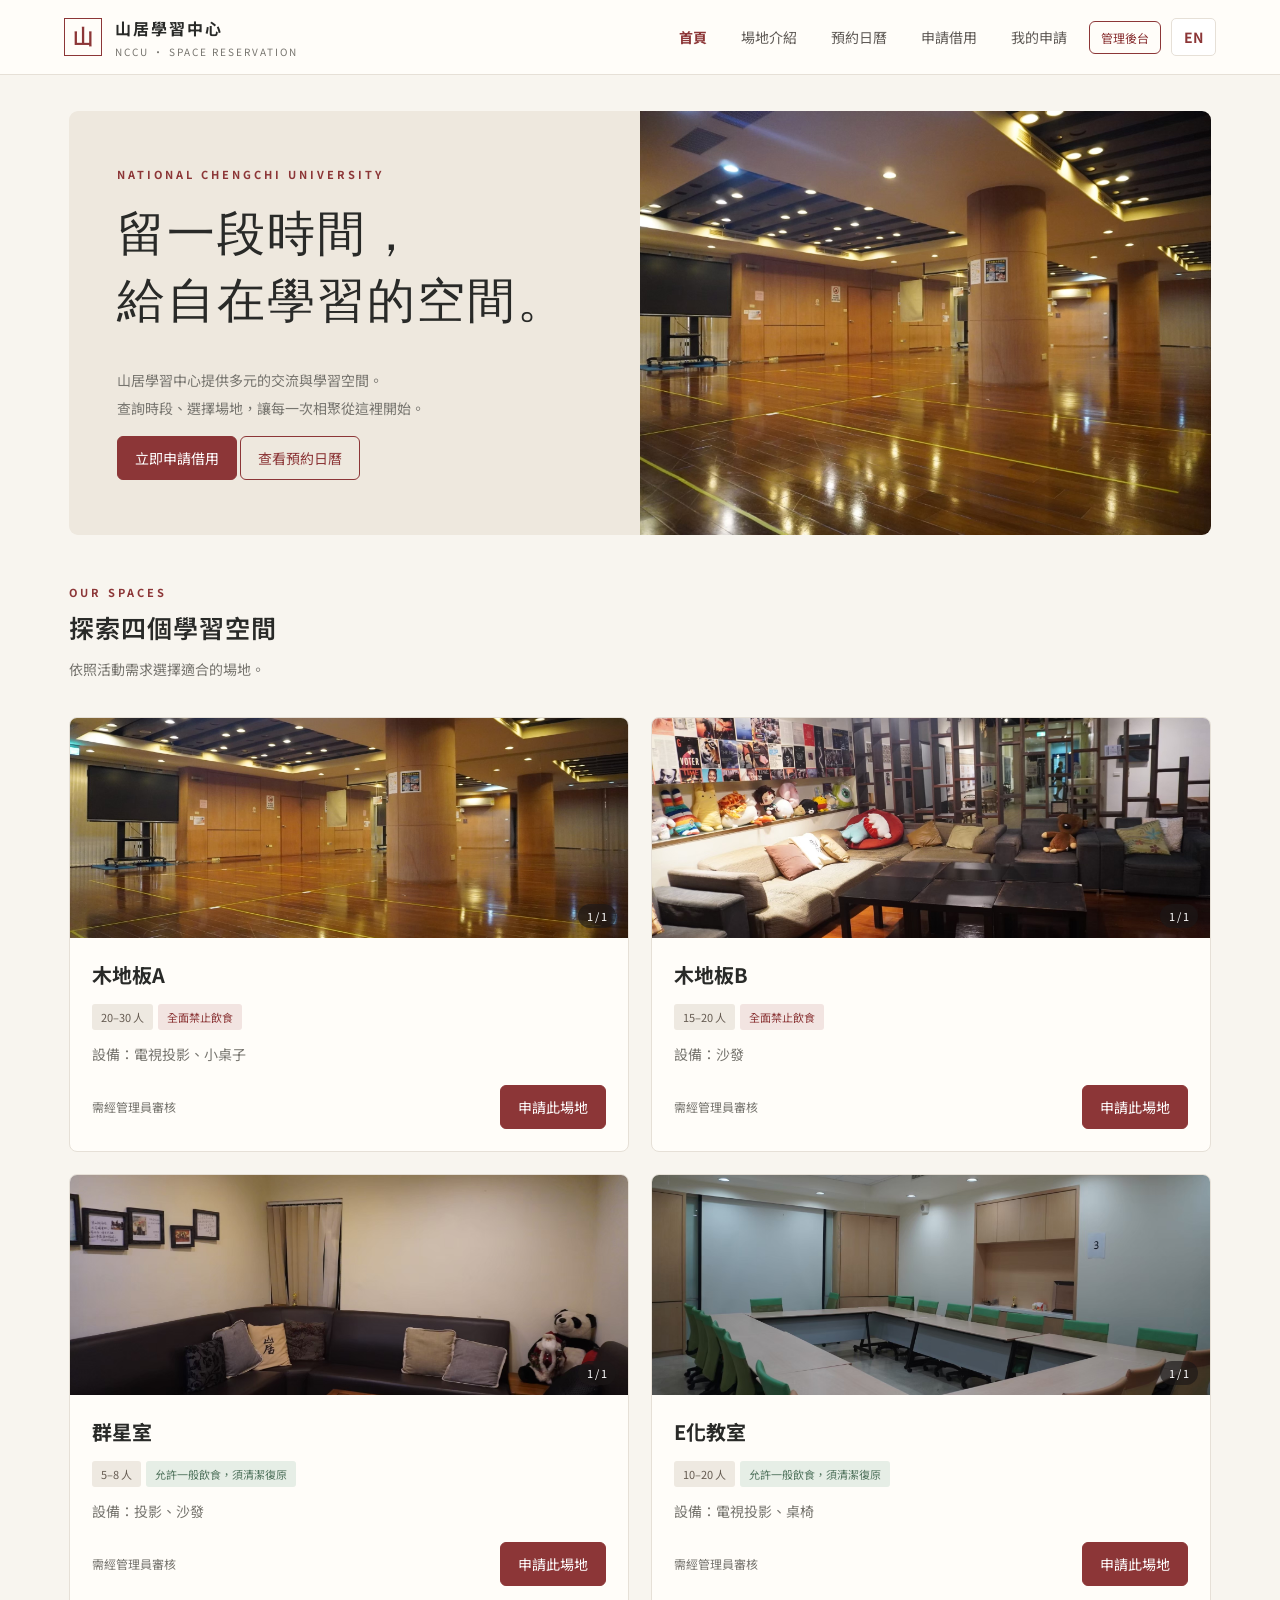
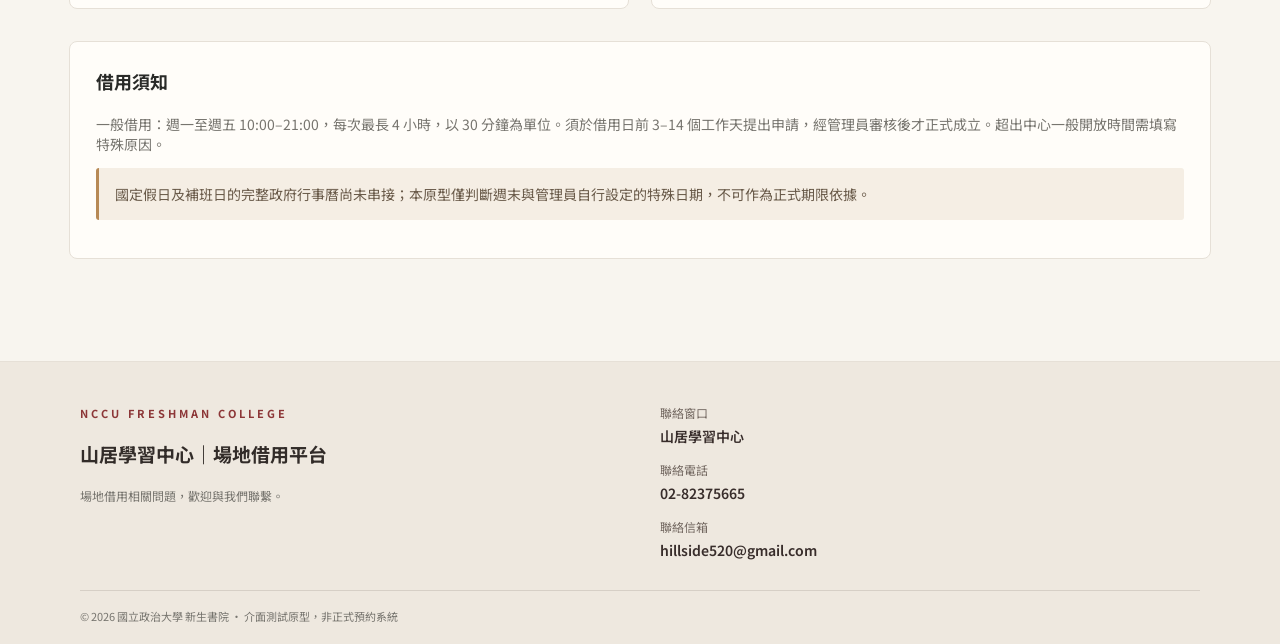
==== index.html @ 6d68b281 "Add files via upload" ====
<!doctype html><html lang="zh-Hant"><head><meta charset="UTF-8"><meta name="viewport" content="width=device-width, initial-scale=1"><title>山居學習中心｜場地借用平台</title><link rel="stylesheet" href="styles.css"></head><body><div id="app"></div><script src="app.js"></script></body></html>
---- styles.css ----
@import url('https://fonts.googleapis.com/css2?family=Noto+Sans+TC:wght@400;500;600;700&display=swap');
:root{--paper:#f8f5ef;--cream:#eee8de;--white:#fffdf9;--ink:#292a28;--muted:#77756f;--red:#8c3637;--redlight:#f2e4e1;--line:#e6e0d7;--green:#52755f;--yellow:#ae7a37}*{box-sizing:border-box}body{margin:0;background:var(--paper);color:var(--ink);font-family:'Noto Sans TC',-apple-system,BlinkMacSystemFont,'Segoe UI',sans-serif;font-size:14px}button,input,select,textarea{font:inherit}button{cursor:pointer}a{color:inherit;text-decoration:none}.app{min-height:100vh}.top{height:75px;background:var(--white);border-bottom:1px solid var(--line);display:flex;align-items:center;justify-content:space-between;padding:0 clamp(18px,5vw,70px);gap:18px;position:sticky;top:0;z-index:30}.brand{display:flex;gap:13px;align-items:center;cursor:pointer}.seal{width:38px;height:38px;border:1.5px solid var(--red);color:var(--red);display:grid;place-items:center;font-family:serif;font-size:20px;font-weight:700}.brand strong{display:block;font-size:16px;letter-spacing:2px}.brand small{display:block;font-size:10px;color:var(--muted);letter-spacing:2px;margin-top:4px}.topnav{display:flex;align-items:center;gap:10px;flex-wrap:wrap}.navbtn{border:0;background:transparent;padding:10px 12px;color:#5f5a56}.navbtn.active{color:var(--red);font-weight:700}.btn{border:1px solid var(--red);border-radius:6px;background:var(--red);color:white;padding:11px 17px;transition:.15s}.btn:hover{filter:brightness(.94)}.btn.ghost{background:transparent;color:var(--red)}.btn.neutral{background:#fff;border-color:var(--line);color:var(--ink)}.btn.small{padding:7px 11px;font-size:12px}.btn:disabled{opacity:.45;cursor:not-allowed}.wrap{max-width:1190px;margin:auto;padding:36px 24px 80px}.hero{min-height:350px;border-radius:9px;overflow:hidden;display:grid;grid-template-columns:1fr 1fr;background:var(--cream);margin-bottom:46px}.heroText{padding:55px 48px;display:flex;flex-direction:column;justify-content:center}.eyebrow{font-size:11px;color:var(--red);letter-spacing:3px;font-weight:700}.hero h1{font-family:serif;font-size:clamp(28px,3.8vw,48px);line-height:1.4;font-weight:500;letter-spacing:2px;margin:18px 0}.hero p{color:var(--muted);line-height:2}.heroImg{background:url('assets/木地板A-2.jpeg') center/cover}.sectionTitle{display:flex;justify-content:space-between;align-items:end;gap:12px;margin:24px 0}.sectionTitle h2{font-size:25px;font-weight:600;letter-spacing:1px;margin:8px 0}.muted{color:var(--muted)}.tiny{font-size:12px}.grid{display:grid;grid-template-columns:repeat(2,minmax(0,1fr));gap:22px}.room{background:var(--white);border:1px solid var(--line);border-radius:8px;overflow:hidden}.room img{width:100%;height:220px;object-fit:cover;display:block}.roombody{padding:22px}.room h3{font-size:20px;margin:0 0 12px}.room p{line-height:1.9;color:var(--muted);margin:8px 0}.tag{display:inline-block;border-radius:3px;background:#eee9e1;color:#655b51;padding:5px 9px;font-size:11px;margin:3px 5px 3px 0}.tag.red{background:var(--redlight);color:var(--red)}.tag.green{background:#e6eee6;color:var(--green)}.roomfoot{display:flex;justify-content:space-between;align-items:center;margin-top:17px;gap:8px}.panel{background:var(--white);border:1px solid var(--line);border-radius:8px;padding:26px;margin-bottom:22px}.panel h3{margin:0 0 20px;font-size:18px}.formgrid{display:grid;grid-template-columns:repeat(2,minmax(0,1fr));gap:18px}.field{display:flex;flex-direction:column;gap:8px}.field.full{grid-column:1/-1}.field label{font-size:13px;font-weight:600}.field input,.field select,.field textarea{border:1px solid #dcd7cf;background:#fff;border-radius:5px;padding:11px 12px;min-height:43px;outline-color:var(--red);width:100%;color:var(--ink)}.field textarea{min-height:95px;resize:vertical}.field input[readonly]{background:#f4f1ec;color:#716c66}.notice{background:#f5eee4;border-left:3px solid #b78955;padding:13px 16px;line-height:1.9;color:#695a49;border-radius:3px;margin:12px 0}.error{background:#fae9e6;color:#9b3434;border-left-color:#9b3434}.success{background:#e8f1e9;color:#376749;border-left-color:#376749}.row{display:flex;align-items:center;gap:12px;flex-wrap:wrap}.spacebetween{justify-content:space-between}.checks{display:flex;gap:14px;flex-wrap:wrap}.checks label{font-weight:400;display:flex;gap:6px;align-items:center}.tablewrap{overflow:auto}table{width:100%;border-collapse:collapse;min-width:620px}th,td{text-align:left;padding:14px 12px;border-bottom:1px solid var(--line);vertical-align:top}th{font-size:12px;color:var(--muted);font-weight:600;background:#f8f6f2}.pill{display:inline-block;padding:5px 9px;border-radius:4px;background:#f0ede8;font-size:11px;color:#69635e;white-space:nowrap}.pill.approved{background:#e5eee6;color:#3e7651}.pill.pending{background:#fff0d9;color:#94601f}.pill.rejected,.pill.cancelled{background:#f5e2e0;color:#a04444}.pill.needs_info,.pill.reschedule_requested{background:#e9e5f3;color:#675384}.pill.completed{background:#e6e9ea;color:#56666b}.adminlayout{display:grid;grid-template-columns:235px minmax(0,1fr);min-height:calc(100vh - 75px)}.sidebar{background:#ede8df;padding:27px 13px;border-right:1px solid var(--line)}.sidetitle{color:var(--red);font-size:12px;letter-spacing:2px;padding:9px 15px 17px}.sidebtn{width:100%;text-align:left;padding:12px 14px;border:0;background:transparent;border-radius:5px;color:#5f5c56;margin-bottom:4px}.sidebtn.active{background:var(--white);color:var(--red);font-weight:700;box-shadow:0 1px 4px #0000000b}.adminmain{padding:34px clamp(18px,3vw,42px) 70px;min-width:0}.stats{display:grid;grid-template-columns:repeat(4,1fr);gap:14px;margin:25px 0}.stat{background:var(--white);border:1px solid var(--line);padding:22px;border-radius:7px}.stat strong{font-size:30px;display:block;color:var(--red);margin-top:10px}.toolbar{display:flex;gap:12px;flex-wrap:wrap;align-items:center;margin:12px 0 20px}.toolbar select,.toolbar input{border:1px solid var(--line);padding:10px;border-radius:5px;background:white;max-width:100%}.calendar{display:grid;grid-template-columns:76px repeat(5,minmax(0,1fr));border-left:1px solid var(--line);border-top:1px solid var(--line);background:white;min-width:680px}.calcell{border-right:1px solid var(--line);border-bottom:1px solid var(--line);padding:10px 7px;min-height:66px;font-size:12px}.calhead{background:#eee9e1;font-weight:700;min-height:44px}.event{display:block;padding:5px 6px;margin:2px 0;border-radius:3px;font-size:11px;background:var(--redlight);color:var(--red);word-break:break-word}.event.blocked{background:#e3e1dc;color:#615d56}.event.pending{background:#fff1d8;color:#8d6328}.modalbg{position:fixed;inset:0;background:#1714129c;display:flex;align-items:center;justify-content:center;padding:15px;z-index:100}.modal{width:min(680px,100%);max-height:92vh;overflow:auto;background:var(--white);border-radius:9px;padding:26px;box-shadow:0 20px 80px #0003}.modal h2{margin:0 0 15px}.close{float:right;border:0;background:transparent;font-size:24px;color:var(--muted)}.divider{border:0;border-top:1px solid var(--line);margin:20px 0}.footer{padding:30px;text-align:center;color:var(--muted);border-top:1px solid var(--line);font-size:12px}.toast{position:fixed;right:20px;bottom:22px;z-index:120;background:#30322f;color:#fff;padding:13px 20px;border-radius:6px;box-shadow:0 10px 40px #0002;max-width:400px}.link{border:0;background:transparent;color:var(--red);padding:4px;text-decoration:underline}.emptystate{text-align:center;color:var(--muted);padding:50px 10px}.mutedbox{padding:18px;background:#f5f1eb;border-radius:6px;line-height:1.9}.kbd{font-size:11px;background:#eee;border:1px solid #ddd;border-radius:4px;padding:3px 6px}.preview{font-size:12px;color:var(--muted);line-height:1.8}@media(max-width:900px){.top{height:auto;min-height:75px;align-items:flex-start;flex-direction:column;padding:14px 20px}.topnav{gap:3px}.hero{grid-template-columns:1fr}.heroImg{height:220px;order:-1}.heroText{padding:30px}.adminlayout{grid-template-columns:1fr}.sidebar{display:flex;overflow:auto;gap:5px;padding:10px;position:sticky;top:0;z-index:20}.sidetitle{display:none}.sidebtn{white-space:nowrap;width:auto;margin:0}.stats{grid-template-columns:repeat(2,1fr)}}@media(max-width:620px){.grid,.formgrid{grid-template-columns:1fr}.field.full{grid-column:auto}.wrap{padding:22px 14px 50px}.panel{padding:18px}.room img{height:180px}.stats{grid-template-columns:repeat(2,1fr)}.stat{padding:14px}.stat strong{font-size:23px}.adminmain{padding:20px 13px}.brand strong{font-size:14px}}

/* Calendar room identification — public labels contain no personal information */
.room-legend{display:flex;flex-wrap:wrap;gap:9px 17px;margin:0 0 16px;font-size:12px;color:#5c5751}
.legend-item{display:inline-flex;align-items:center;gap:7px}
.legend-dot{display:inline-block;width:11px;height:11px;border-radius:3px}
.event.room-event{border-left:3px solid currentColor;line-height:1.45;font-weight:600}
.event.room-A,.legend-dot.room-A{background:#f1e1df;color:#923f40}
.event.room-B,.legend-dot.room-B{background:#e8e3f3;color:#68508a}
.event.room-C,.legend-dot.room-C{background:#e2eee8;color:#366e59}
.event.room-D,.legend-dot.room-D{background:#e4ebf4;color:#46688e}
.event.room-event.pending{background:#fff1d8;color:#8d6328}
.legend-dot.room-A{background:#923f40}.legend-dot.room-B{background:#68508a}.legend-dot.room-C{background:#366e59}.legend-dot.room-D{background:#46688e}

/* V1.2 enhancements */
.lang-toggle{border:1px solid var(--line);border-radius:5px;background:#fff;color:var(--red);padding:8px 12px;font-weight:700}.photo-carousel{height:220px;position:relative;overflow:hidden;background:#ebe5db;touch-action:pan-y}.photo-carousel img{height:100%;width:100%;object-fit:cover;cursor:zoom-in}.photo-arrow{position:absolute;top:50%;transform:translateY(-50%);width:36px;height:42px;background:#fffdf9d9;border:0;color:#4d3b36;font-size:30px}.photo-arrow.prev{left:8px}.photo-arrow.next{right:8px}.photo-count{position:absolute;bottom:10px;right:12px;background:#1b1717aa;color:#fff;padding:4px 9px;border-radius:20px;font-size:11px}.photo-dots{position:absolute;bottom:12px;left:12px;display:flex;gap:6px}.photo-dot{height:8px;width:8px;border-radius:50%;background:#ffffff8c;border:1px solid white;padding:0}.photo-dot.selected{background:white}.photo-modal{width:min(1050px,100%)}.photo-modal img{width:100%;max-height:75vh;object-fit:contain}.contact-footer{background:#eee8df;text-align:left;padding:42px clamp(20px,6vw,80px) 18px}.footer-inner{max-width:1120px;margin:auto;display:grid;grid-template-columns:1fr 1fr;gap:40px}.footer h3{font-size:19px;color:#322c29}.footer p{line-height:1.7}.contact-list{display:grid;gap:15px}.contact-list>div{display:flex;flex-direction:column;gap:5px}.contact-list span{color:#756a63;font-size:12px}.contact-list a,.contact-list strong{font-size:14px;font-weight:600;color:#382d2b}.contact-list a:hover{text-decoration:underline;color:var(--red)}.copyright{max-width:1120px;margin:30px auto 0;border-top:1px solid #d6cfc6;padding-top:16px;font-size:11px}.mine-filters{margin-bottom:22px}@media(max-width:620px){.photo-carousel{height:190px}.footer-inner{grid-template-columns:1fr;gap:16px}.topnav{width:100%}.lang-toggle{margin-left:auto}}
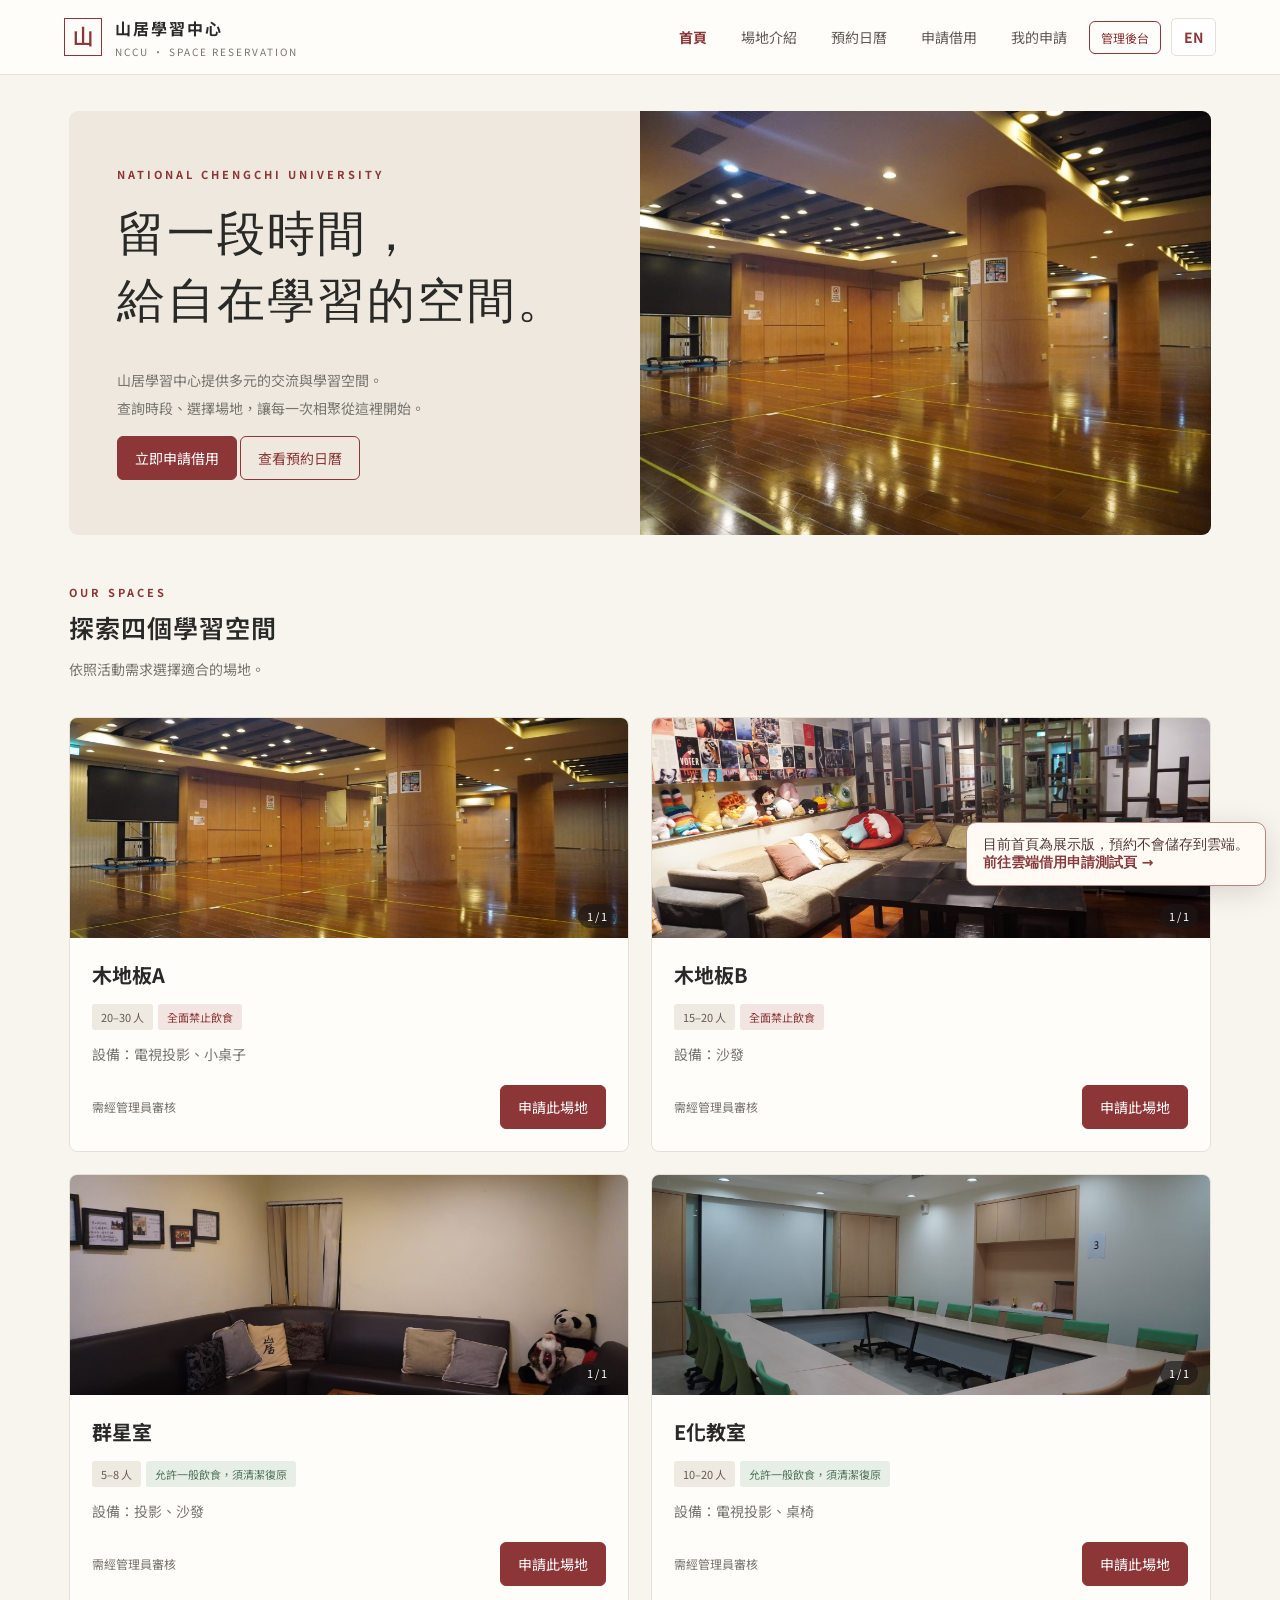
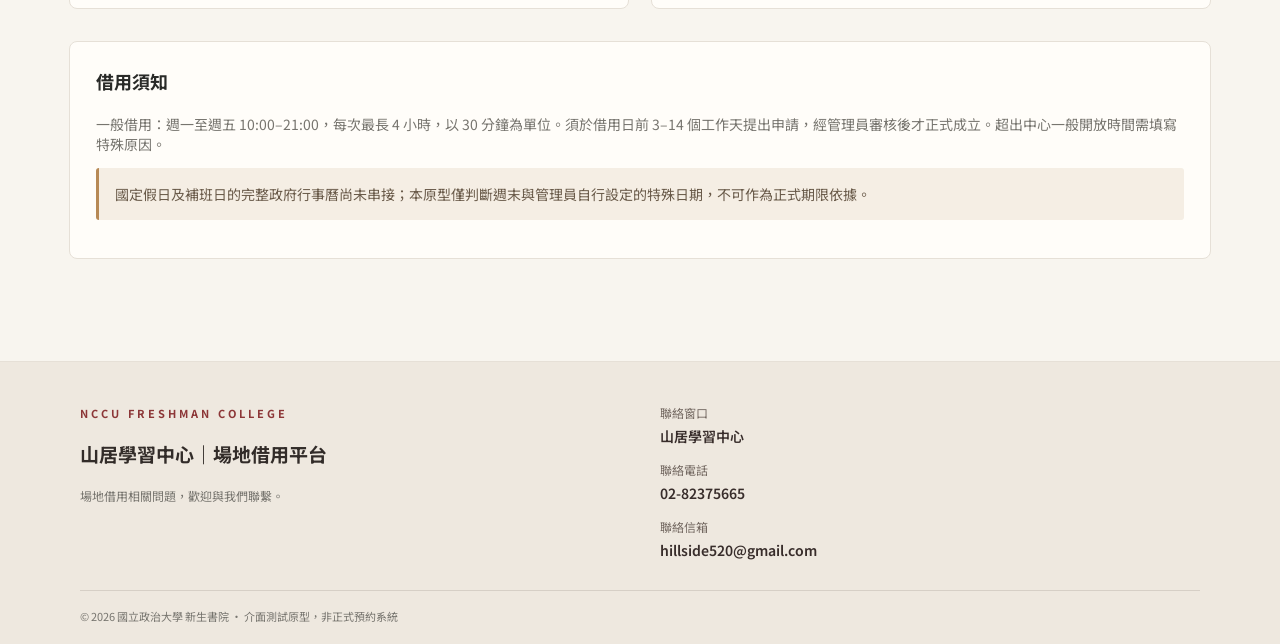
==== commit 80781a07: "Add files via upload" ====
--- a/index.html
+++ b/index.html
@@ -1 +1 @@
-<!doctype html><html lang="zh-Hant"><head><meta charset="UTF-8"><meta name="viewport" content="width=device-width, initial-scale=1"><title>山居學習中心｜場地借用平台</title><link rel="stylesheet" href="styles.css"></head><body><div id="app"></div><script src="app.js"></script></body></html>
+<!doctype html><html lang="zh-Hant"><head><meta charset="UTF-8"><meta name="viewport" content="width=device-width, initial-scale=1"><title>山居學習中心｜場地借用平台</title><link rel="stylesheet" href="styles.css"></head><body><div id="app"></div><script src="app.js"></script><div style="position:fixed;bottom:14px;right:14px;z-index:99999;max-width:320px;background:#fffaf4;border:1px solid #b7857e;border-radius:10px;padding:13px 16px;box-shadow:0 6px 30px #0002;font:14px system-ui;color:#503734">目前首頁為展示版，預約不會儲存到雲端。<br><a style="color:#883b3e;font-weight:bold" href="booking-live.html">前往雲端借用申請測試頁 →</a></div></body></html>
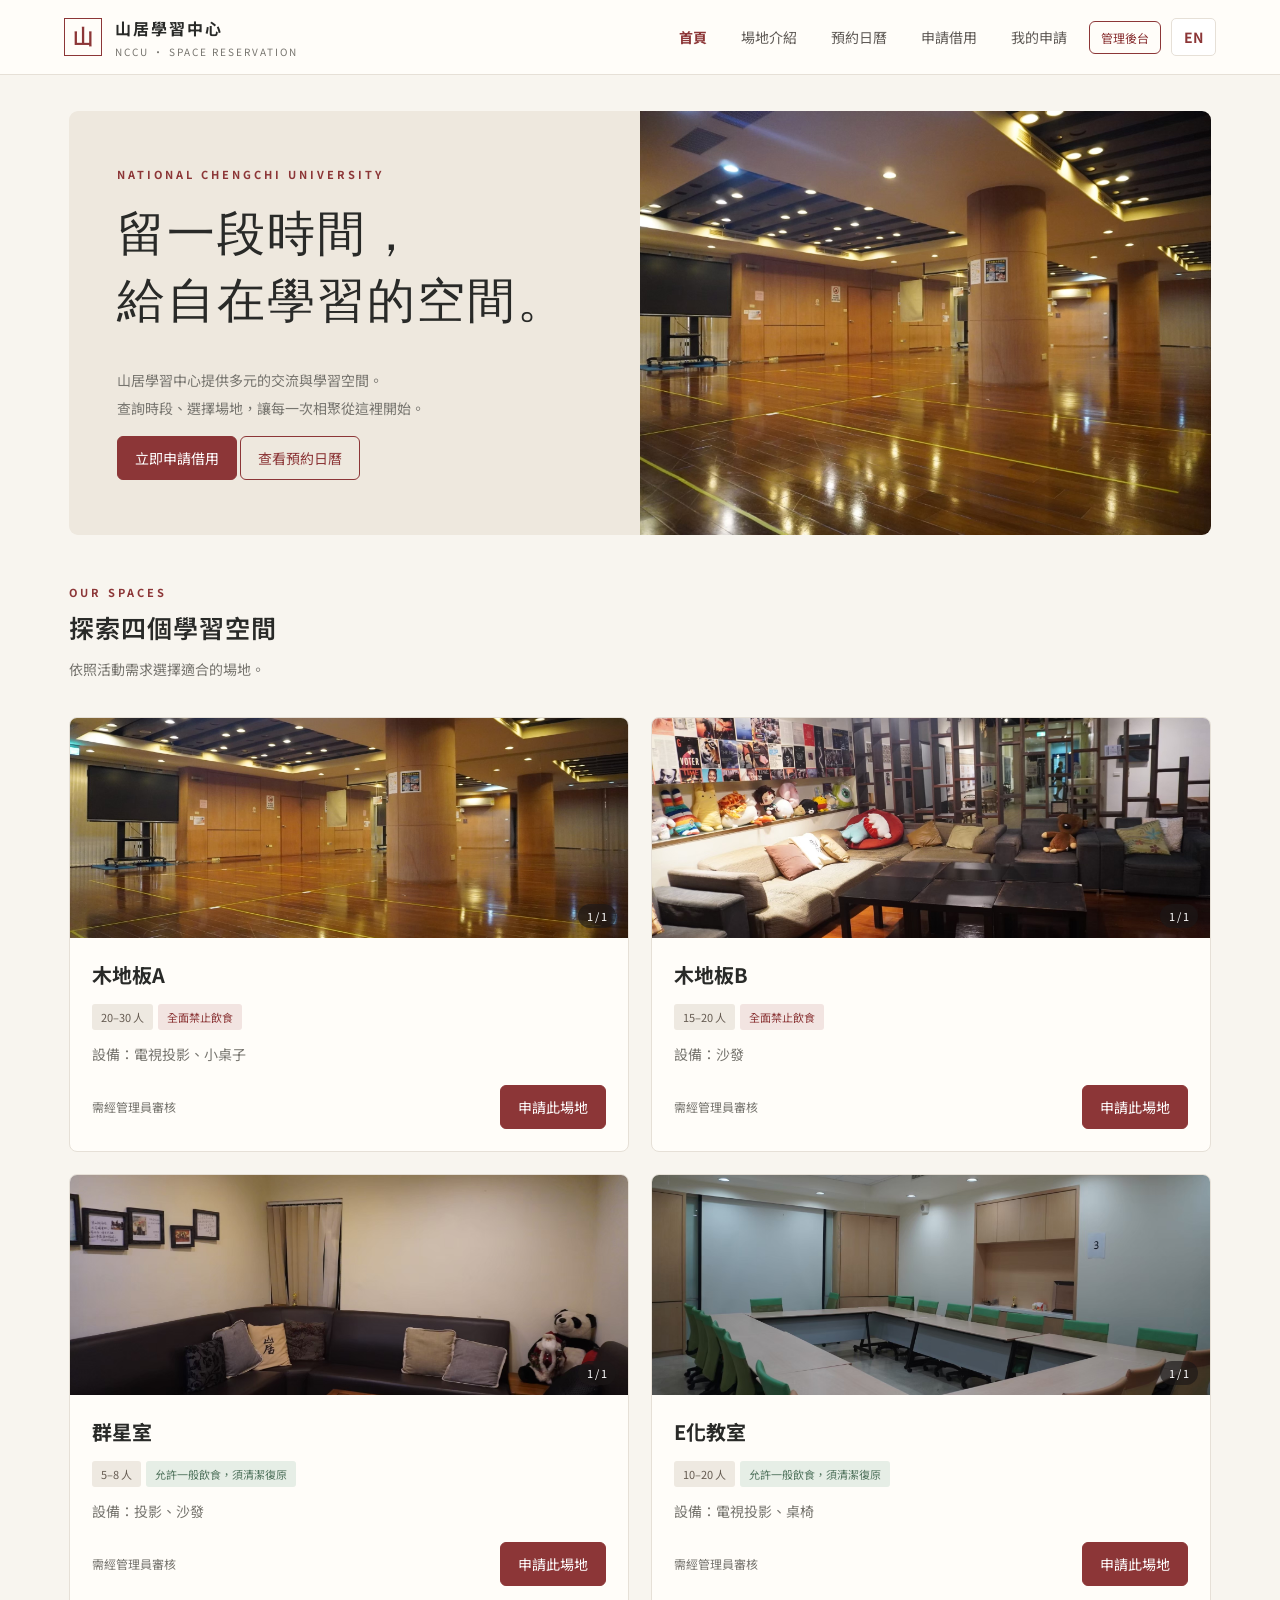
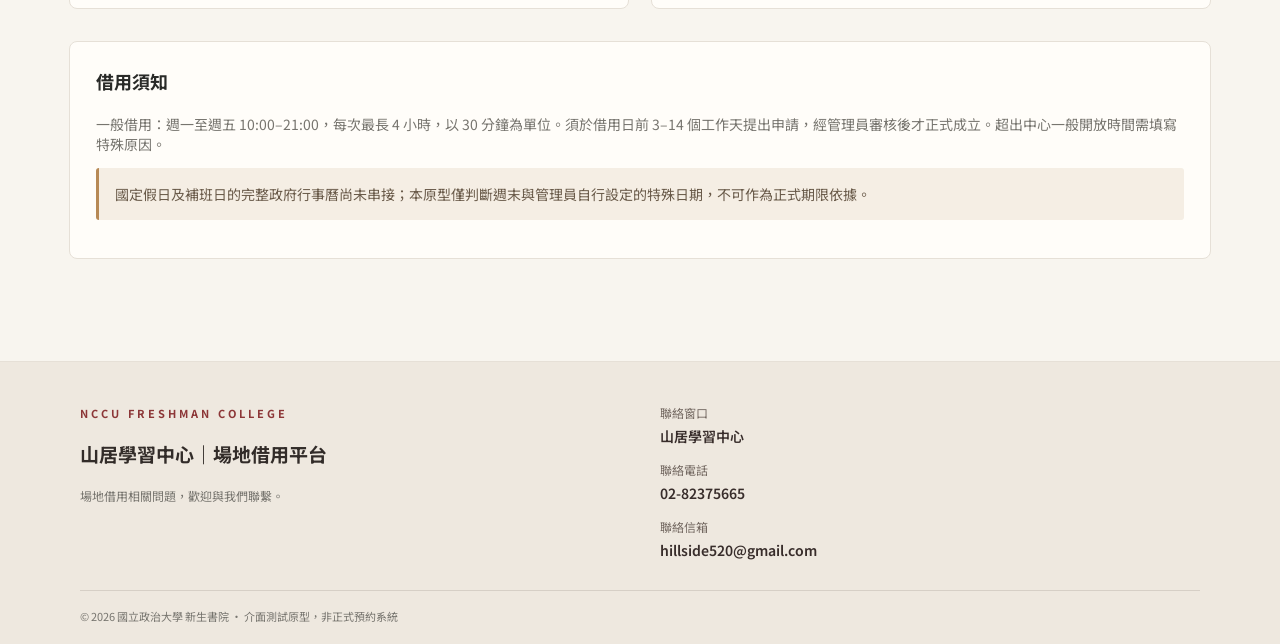
==== commit 59665db0: "Remove obsolete prototype banner from landing page" ====
--- a/index.html
+++ b/index.html
@@ -1 +1 @@
-<!doctype html><html lang="zh-Hant"><head><meta charset="UTF-8"><meta name="viewport" content="width=device-width, initial-scale=1"><title>山居學習中心｜場地借用平台</title><link rel="stylesheet" href="styles.css"></head><body><div id="app"></div><script src="app.js"></script><div style="position:fixed;bottom:14px;right:14px;z-index:99999;max-width:320px;background:#fffaf4;border:1px solid #b7857e;border-radius:10px;padding:13px 16px;box-shadow:0 6px 30px #0002;font:14px system-ui;color:#503734">目前首頁為展示版，預約不會儲存到雲端。<br><a style="color:#883b3e;font-weight:bold" href="booking-live.html">前往雲端借用申請測試頁 →</a></div></body></html>
+<!doctype html><html lang="zh-Hant"><head><meta charset="UTF-8"><meta name="viewport" content="width=device-width, initial-scale=1"><title>山居學習中心｜場地借用平台</title><link rel="stylesheet" href="styles.css"></head><body><div id="app"></div><script src="app.js"></script></body></html>
